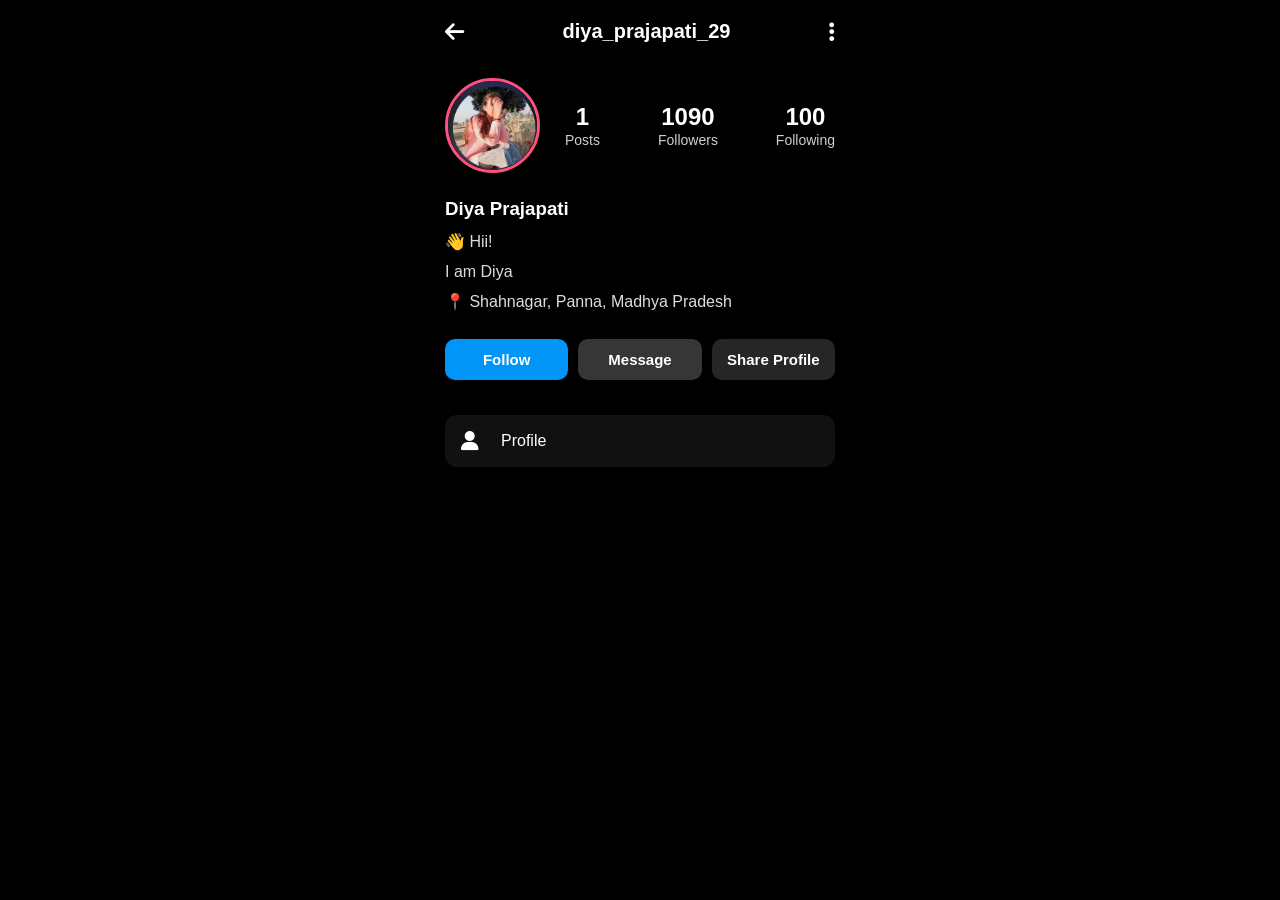
==== index.html @ ba16152a "Update index.html" ====
<!DOCTYPE html>
<html lang="en">
<head>
    <meta charset="UTF-8">
    <meta name="viewport" content="width=device-width, initial-scale=1.0">
    <title>Instagram Inspired Profile</title>

    <link rel="stylesheet" href="style.css">

    <link rel="stylesheet"
    href="https://cdnjs.cloudflare.com/ajax/libs/font-awesome/6.6.0/css/all.min.css">
</head>
<body>

<div class="mobile">

    <!-- Header -->
    <div class="top-bar">

        <i class="fa-solid fa-arrow-left"></i>

        <h2>diya_prajapati_29</h2>

        <i class="fa-solid fa-ellipsis-vertical"></i>

    </div>

    <!-- Profile -->

    <div class="profile">

        <img src="profile.jpg" alt="Profile">

        <div class="profile-info">

            <div class="stats">

                <div>
                    <h3>1</h3>
                    <span>Posts</span>
                </div>

                <div>
                    <h3>1090</h3>
                    <span>Followers</span>
                </div>

                <div>
                    <h3>100</h3>
                    <span>Following</span>
                </div>

            </div>

        </div>

    </div>

    <!-- Bio -->

    <div class="bio">

        <h3>Diya Prajapati</h3>

        <p>👋 Hii!</p>

        <p>I am Diya</p>

        <p>📍 Shahnagar, Panna, Madhya Pradesh</p>

    </div>

    <!-- Buttons -->

    <div class="buttons">

        <button>Follow</button>

        <button>Message</button>

        <button>Share Profile</button>

    </div>

    <!-- Navigation -->

    <div class="menu">

        <a href="profile.html">
            <i class="fa-solid fa-user"></i>
            Profile
        </a>

        <!-- <a href="personal.html">
            <i class="fa-solid fa-id-card"></i>
            Personal
        </a>

        <a href="education.html">
            <i class="fa-solid fa-graduation-cap"></i>
            Education
        </a>

        <a href="documents.html">
            <i class="fa-solid fa-folder"></i>
            Documents
        </a>

        <a href="social.html">
            <i class="fa-solid fa-share-nodes"></i>
            Social
        </a>

        <a href="contact.html">
            <i class="fa-solid fa-address-book"></i>
            Contact
        </a> -->

    </div>

</div>

<script src="script.js"></script>

</body>
</html>
---- style.css ----
* {
    margin: 0;
    padding: 0;
    box-sizing: border-box;
    font-family: Arial, Helvetica, sans-serif;
}

body {
    background: #000;
    color: #fff;
    display: flex;
    justify-content: center;
}

.mobile {
    width: 100%;
    max-width: 430px;
    min-height: 100vh;
    padding: 20px;
}

/* Top Bar */

.top-bar {
    display: flex;
    justify-content: space-between;
    align-items: center;
    margin-bottom: 35px;
}

.top-bar i {
    font-size: 22px;
    cursor: pointer;
}

.top-bar h2 {
    font-size: 20px;
    font-weight: 600;
}

/* Profile */

.profile {
    display: flex;
    align-items: center;
    margin-bottom: 25px;
}

.profile img {
    width: 95px;
    height: 95px;
    border-radius: 50%;
    object-fit: cover;
    border: 3px solid #ff4f81;
}

.profile-info {
    flex: 1;
    margin-left: 25px;
}

.stats {
    display: flex;
    justify-content: space-between;
    text-align: center;
}

.stats h3 {
    font-size: 24px;
}

.stats span {
    color: #cfcfcf;
    font-size: 14px;
}

/* Bio */

.bio {
    margin-bottom: 25px;
}

.bio h3 {
    margin-bottom: 10px;
}

.bio p {
    margin: 6px 0;
    color: #ddd;
    line-height: 24px;
}

/* Buttons */

.buttons {
    display: flex;
    gap: 10px;
    margin-bottom: 35px;
}

.buttons button {
    flex: 1;
    padding: 12px;
    border: none;
    border-radius: 10px;
    cursor: pointer;
    font-size: 15px;
    font-weight: bold;
    transition: .3s;
}

.buttons button:first-child {
    background: #0095f6;
    color: #fff;
}

.buttons button:nth-child(2) {
    background: #363636;
    color: #fff;
}

.buttons button:last-child {
    background: #262626;
    color: #fff;
}

.buttons button:hover {
    transform: scale(1.04);
}

/* Menu */

.menu {
    display: flex;
    flex-direction: column;
    gap: 15px;
}

.menu a {
    display: flex;
    align-items: center;
    gap: 15px;
    text-decoration: none;
    color: white;
    background: #111;
    padding: 16px;
    border-radius: 12px;
    transition: .3s;
}

.menu a:hover {
    background: #202020;
    transform: translateX(5px);
}

.menu i {
    font-size: 20px;
    width: 25px;
}

/* Responsive */

@media(max-width:480px) {

    .mobile {
        padding: 15px;
    }

    .profile {
        flex-direction: column;
        text-align: center;
    }

    .profile-info {
        margin-left: 0;
        margin-top: 20px;
    }

    .stats {
        margin-top: 20px;
        gap: 20px;
    }

    .buttons {
        flex-direction: column;
    }

}
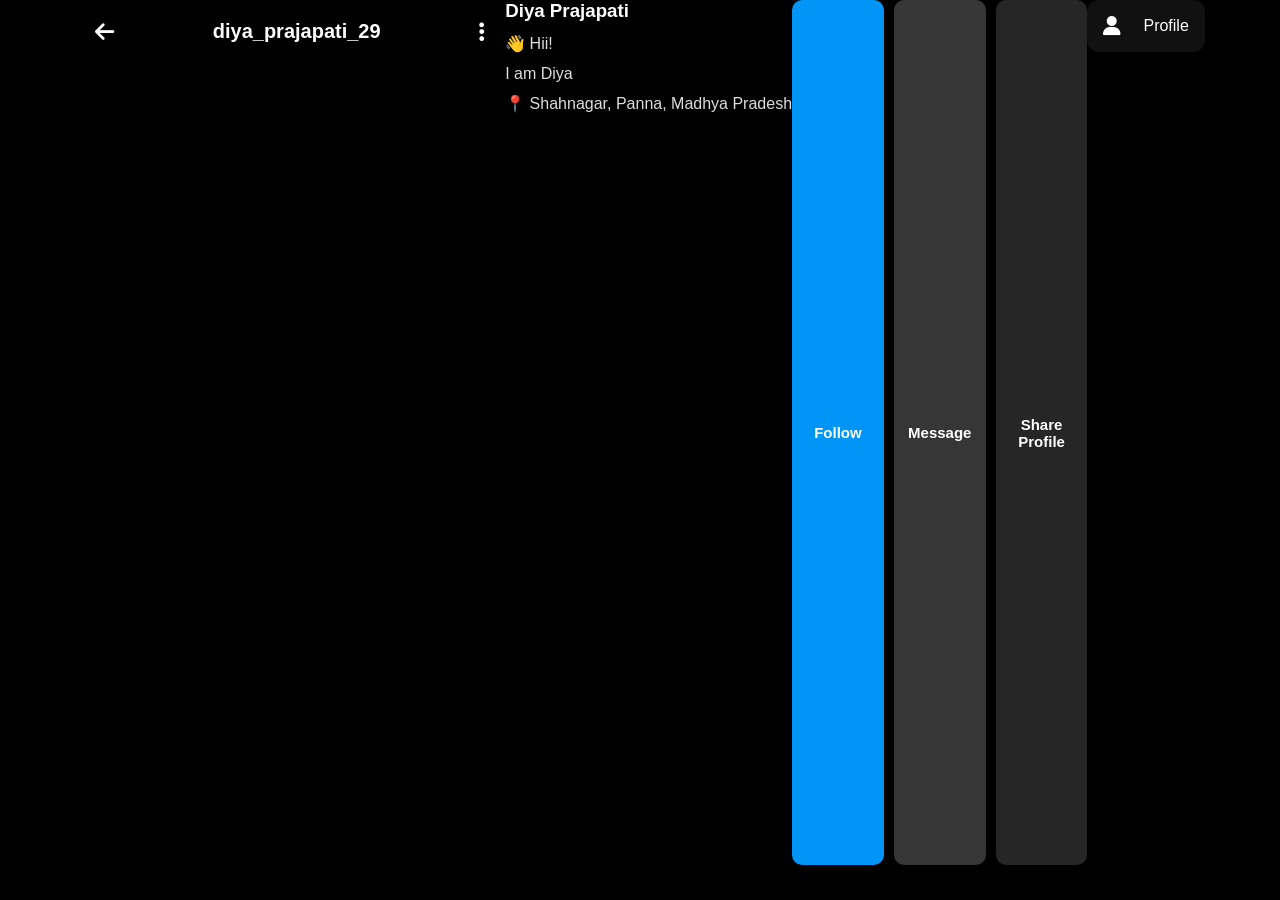
==== commit c1a1a432: "update" ====
--- a/index.html
+++ b/index.html
@@ -27,7 +27,7 @@
 
     <!-- Profile -->
 
-    <div class="profile">
+    <!-- <div class="profile">
 
         <img src="profile.jpg" alt="Profile">
 
@@ -52,7 +52,7 @@
 
             </div>
 
-        </div>
+        </div> -->
 
     </div>
 
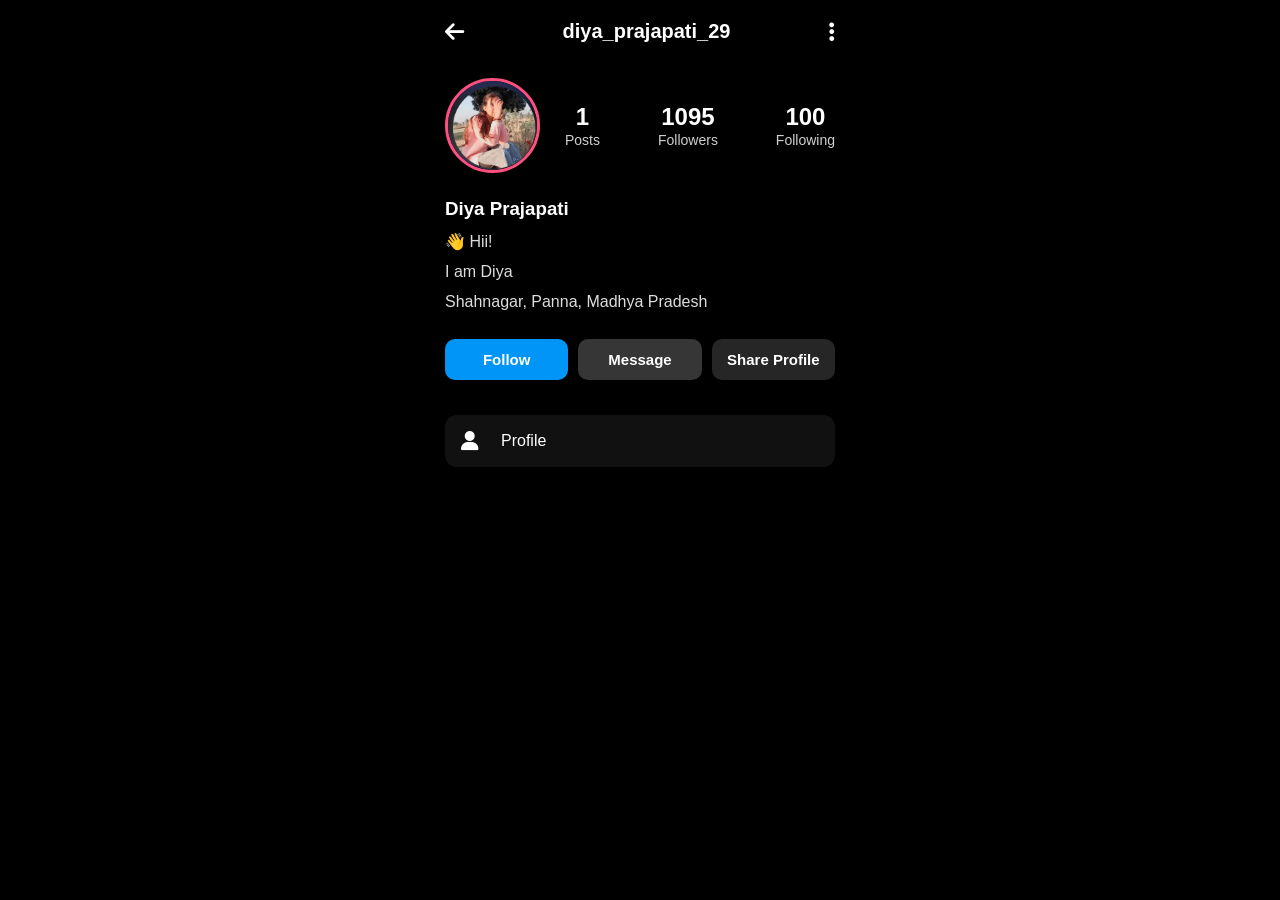
==== commit 1f59228b: "Modify profile stats and bio in index.html Updated profile statistics and bio information." ====
--- a/index.html
+++ b/index.html
@@ -27,7 +27,7 @@
 
     <!-- Profile -->
 
-    <!-- <div class="profile">
+    <div class="profile">
 
         <img src="profile.jpg" alt="Profile">
 
@@ -41,7 +41,7 @@
                 </div>
 
                 <div>
-                    <h3>1090</h3>
+                    <h3>1095</h3>
                     <span>Followers</span>
                 </div>
 
@@ -52,7 +52,7 @@
 
             </div>
 
-        </div> -->
+        </div>
 
     </div>
 
@@ -66,7 +66,7 @@
 
         <p>I am Diya</p>
 
-        <p>📍 Shahnagar, Panna, Madhya Pradesh</p>
+        <p> Shahnagar, Panna, Madhya Pradesh</p>
 
     </div>
 
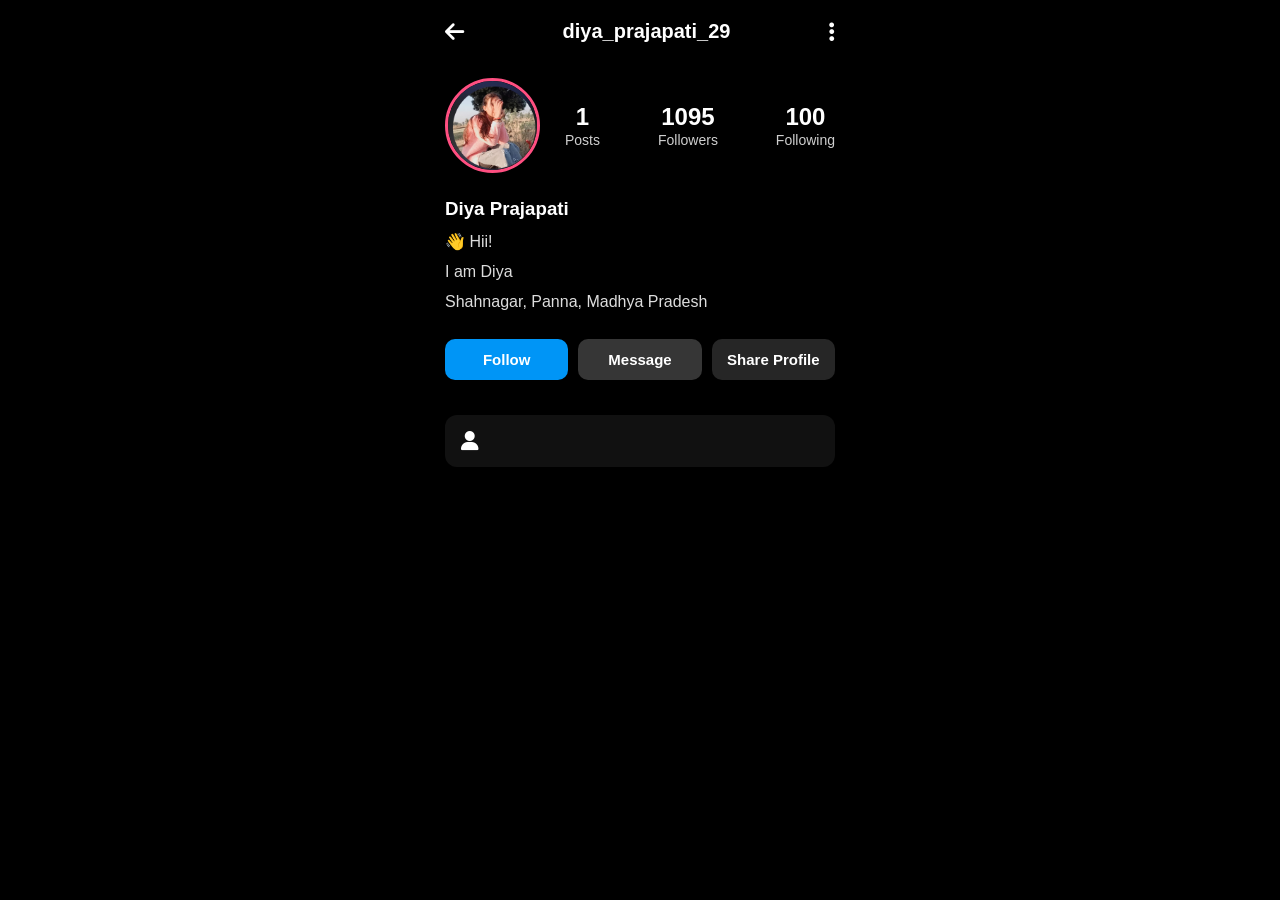
==== commit 3e86cc8d: "Fix HTML encoding issues in index.html" ====
--- a/index.html
+++ b/index.html
@@ -88,7 +88,7 @@
 
         <a href="profile.html">
             <i class="fa-solid fa-user"></i>
-            Profile
+            <!-- Profile -->
         </a>
 
         <!-- <a href="personal.html">
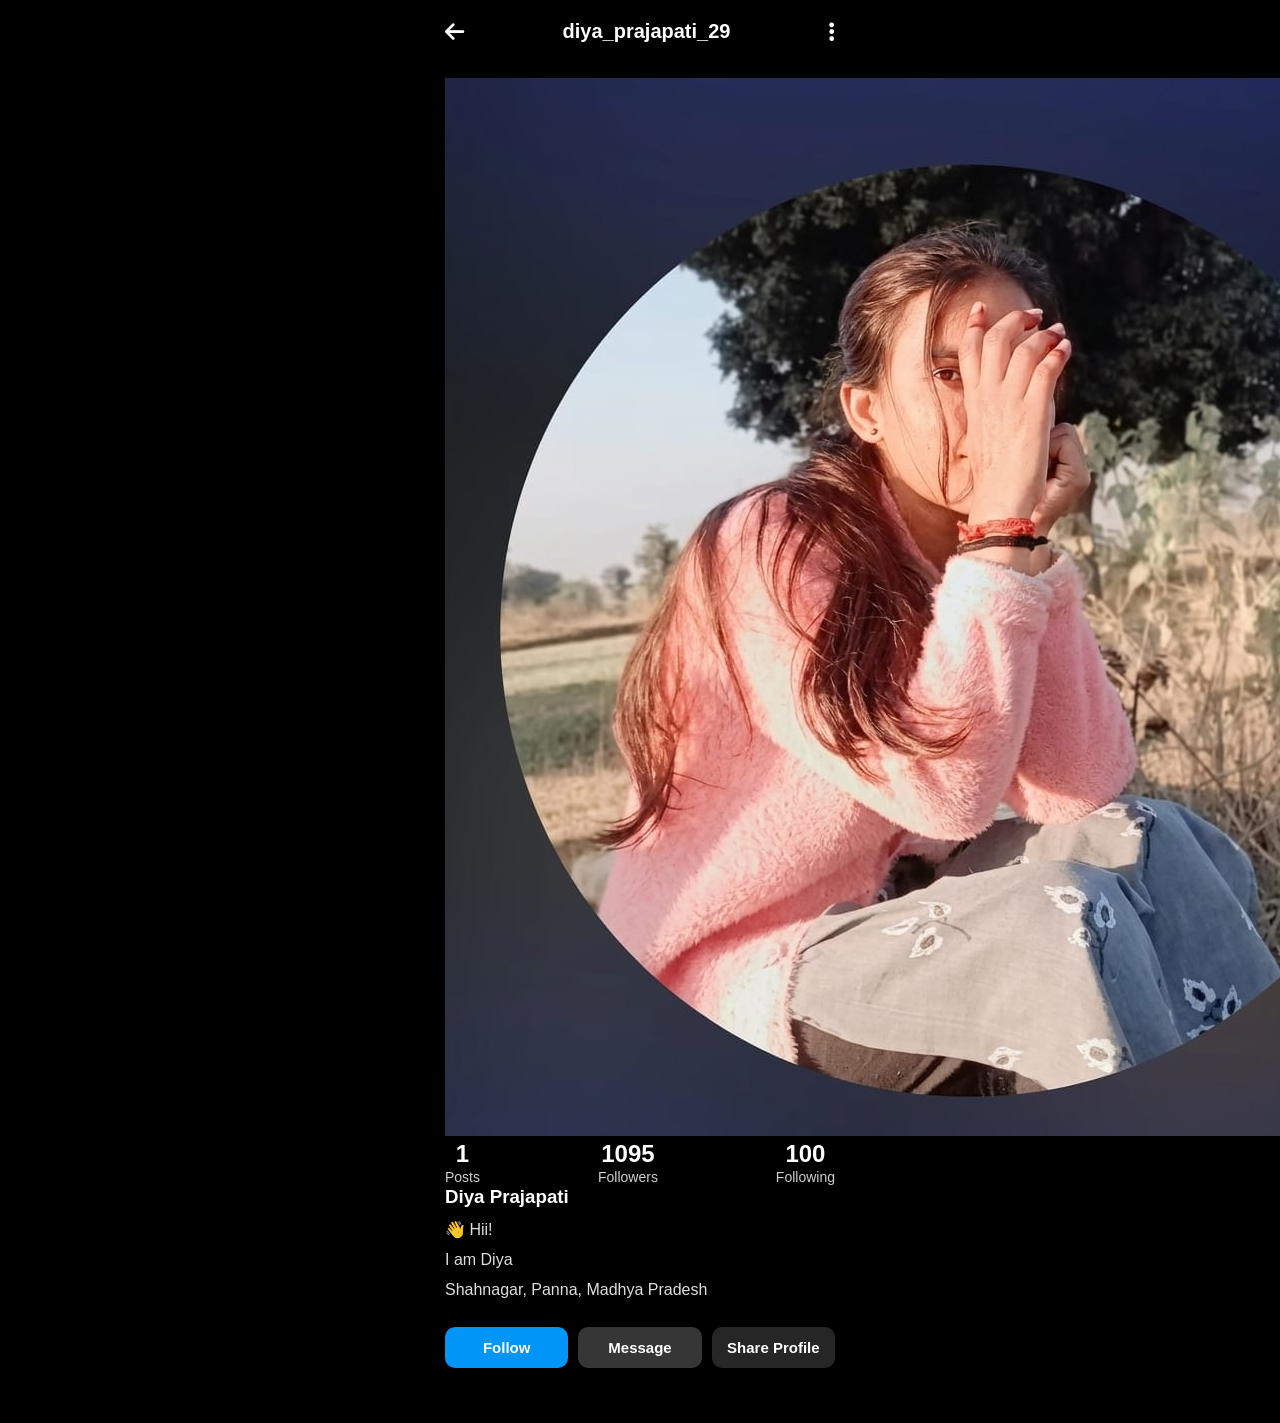
==== commit fdd2faa9: "Format index.html to standard HTML syntax" ====
--- a/index.html
+++ b/index.html
@@ -86,10 +86,10 @@
 
     <div class="menu">
 
-        <a href="profile.html">
+        <!-- <a href="profile.html">
             <i class="fa-solid fa-user"></i>
-            <!-- Profile -->
-        </a>
+            Profile
+        </a> -->
 
         <!-- <a href="personal.html">
             <i class="fa-solid fa-id-card"></i>
--- a/style.css
+++ b/style.css
@@ -40,7 +40,7 @@
 
 /* Profile */
 
-.profile {
+/* .profile {
     display: flex;
     align-items: center;
     margin-bottom: 25px;
@@ -57,7 +57,7 @@
 .profile-info {
     flex: 1;
     margin-left: 25px;
-}
+} */
 
 .stats {
     display: flex;
@@ -185,4 +185,4 @@
         flex-direction: column;
     }
 
-}+}
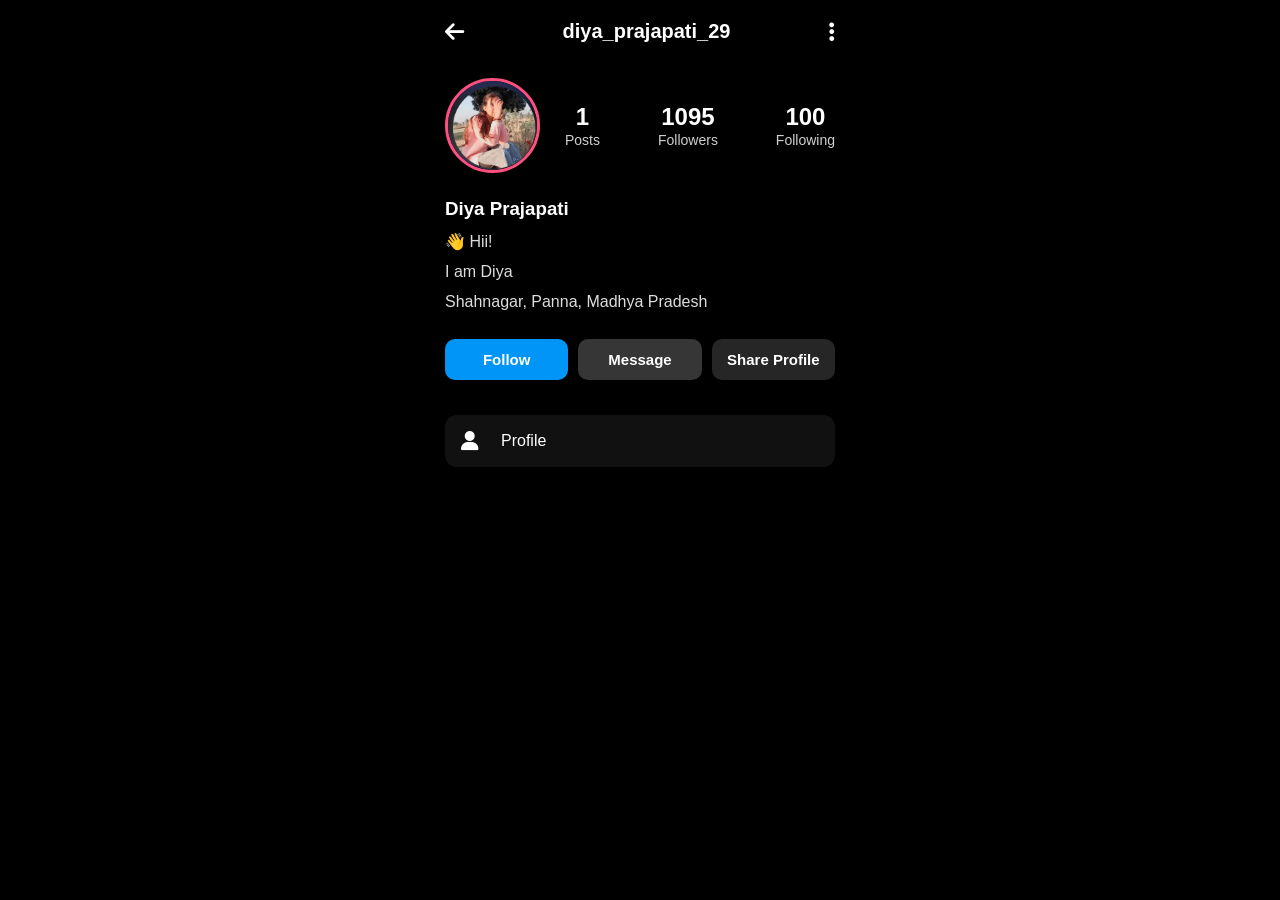
==== commit 1dede4fb: "Update index.html" ====
--- a/index.html
+++ b/index.html
@@ -86,10 +86,10 @@
 
     <div class="menu">
 
-        <!-- <a href="profile.html">
+        <a href="profil">
             <i class="fa-solid fa-user"></i>
             Profile
-        </a> -->
+        </a>
 
         <!-- <a href="personal.html">
             <i class="fa-solid fa-id-card"></i>
--- a/style.css
+++ b/style.css
@@ -40,7 +40,7 @@
 
 /* Profile */
 
-/* .profile {
+.profile {
     display: flex;
     align-items: center;
     margin-bottom: 25px;
@@ -57,7 +57,7 @@
 .profile-info {
     flex: 1;
     margin-left: 25px;
-} */
+}
 
 .stats {
     display: flex;
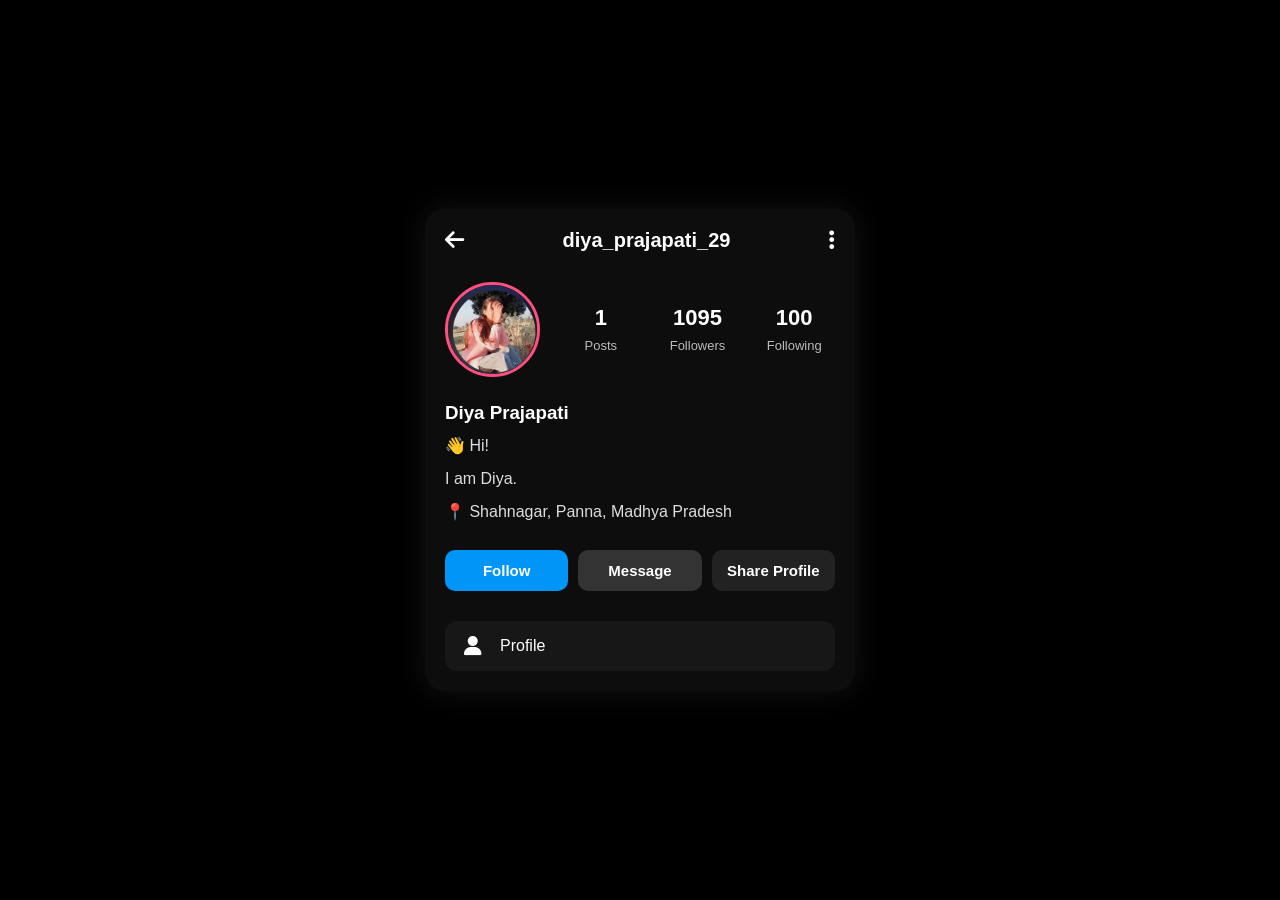
==== commit cbdfa1cd: "Refactor index.html with semantic elements Updated the HTML structure and added meta description." ====
--- a/index.html
+++ b/index.html
@@ -1,126 +1,141 @@
 <!DOCTYPE html>
 <html lang="en">
+
 <head>
+
     <meta charset="UTF-8">
+
     <meta name="viewport" content="width=device-width, initial-scale=1.0">
+
+    <meta name="description" content="Instagram Inspired Profile Page">
+
     <title>Instagram Inspired Profile</title>
 
+    <!-- CSS -->
     <link rel="stylesheet" href="style.css">
 
+    <!-- Font Awesome -->
     <link rel="stylesheet"
-    href="https://cdnjs.cloudflare.com/ajax/libs/font-awesome/6.6.0/css/all.min.css">
+        href="https://cdnjs.cloudflare.com/ajax/libs/font-awesome/6.6.0/css/all.min.css">
+
 </head>
+
 <body>
 
-<div class="mobile">
+    <div class="mobile">
 
-    <!-- Header -->
-    <div class="top-bar">
+        <!-- Header -->
 
-        <i class="fa-solid fa-arrow-left"></i>
+        <header class="top-bar">
 
-        <h2>diya_prajapati_29</h2>
+            <i class="fa-solid fa-arrow-left"></i>
 
-        <i class="fa-solid fa-ellipsis-vertical"></i>
+            <h2>diya_prajapati_29</h2>
 
-    </div>
+            <i class="fa-solid fa-ellipsis-vertical"></i>
 
-    <!-- Profile -->
+        </header>
 
-    <div class="profile">
+        <!-- Profile -->
 
-        <img src="profile.jpg" alt="Profile">
+        <section class="profile">
 
-        <div class="profile-info">
+            <img src="profile.jpg" alt="Diya Prajapati" loading="lazy">
 
-            <div class="stats">
+            <div class="profile-info">
 
-                <div>
-                    <h3>1</h3>
-                    <span>Posts</span>
-                </div>
+                <div class="stats">
 
-                <div>
-                    <h3>1095</h3>
-                    <span>Followers</span>
-                </div>
+                    <div>
+                        <h3>1</h3>
+                        <span>Posts</span>
+                    </div>
 
-                <div>
-                    <h3>100</h3>
-                    <span>Following</span>
+                    <div>
+                        <h3>1095</h3>
+                        <span>Followers</span>
+                    </div>
+
+                    <div>
+                        <h3>100</h3>
+                        <span>Following</span>
+                    </div>
+
                 </div>
 
             </div>
 
-        </div>
+        </section>
+
+        <!-- Bio -->
+
+        <section class="bio">
+
+            <h3>Diya Prajapati</h3>
+
+            <p>👋 Hi!</p>
+
+            <p>I am Diya.</p>
+
+            <p>📍 Shahnagar, Panna, Madhya Pradesh</p>
+
+        </section>
+
+        <!-- Buttons -->
+
+        <section class="buttons">
+
+            <button type="button">Follow</button>
+
+            <button type="button">Message</button>
+
+            <button type="button">Share Profile</button>
+
+        </section>
+
+        <!-- Menu -->
+
+        <nav class="menu">
+
+            <a href="index.html">
+                <i class="fa-solid fa-user"></i>
+                <span>Profile</span>
+            </a>
+
+            <!--
+            <a href="personal.html">
+                <i class="fa-solid fa-id-card"></i>
+                <span>Personal</span>
+            </a>
+
+            <a href="education.html">
+                <i class="fa-solid fa-graduation-cap"></i>
+                <span>Education</span>
+            </a>
+
+            <a href="documents.html">
+                <i class="fa-solid fa-folder"></i>
+                <span>Documents</span>
+            </a>
+
+            <a href="social.html">
+                <i class="fa-solid fa-share-nodes"></i>
+                <span>Social</span>
+            </a>
+
+            <a href="contact.html">
+                <i class="fa-solid fa-address-book"></i>
+                <span>Contact</span>
+            </a>
+            -->
+
+        </nav>
 
     </div>
 
-    <!-- Bio -->
-
-    <div class="bio">
-
-        <h3>Diya Prajapati</h3>
-
-        <p>👋 Hii!</p>
-
-        <p>I am Diya</p>
-
-        <p> Shahnagar, Panna, Madhya Pradesh</p>
-
-    </div>
-
-    <!-- Buttons -->
-
-    <div class="buttons">
-
-        <button>Follow</button>
-
-        <button>Message</button>
-
-        <button>Share Profile</button>
-
-    </div>
-
-    <!-- Navigation -->
-
-    <div class="menu">
-
-        <a href="profil">
-            <i class="fa-solid fa-user"></i>
-            Profile
-        </a>
-
-        <!-- <a href="personal.html">
-            <i class="fa-solid fa-id-card"></i>
-            Personal
-        </a>
-
-        <a href="education.html">
-            <i class="fa-solid fa-graduation-cap"></i>
-            Education
-        </a>
-
-        <a href="documents.html">
-            <i class="fa-solid fa-folder"></i>
-            Documents
-        </a>
-
-        <a href="social.html">
-            <i class="fa-solid fa-share-nodes"></i>
-            Social
-        </a>
-
-        <a href="contact.html">
-            <i class="fa-solid fa-address-book"></i>
-            Contact
-        </a> -->
-
-    </div>
-
-</div>
-
-<script src="script.js"></script>
+    <!-- JavaScript -->
+    <script src="script.js"></script>
 
 </body>
+
 </html>
--- a/style.css
+++ b/style.css
@@ -1,188 +1,254 @@
-* {
-    margin: 0;
-    padding: 0;
-    box-sizing: border-box;
-    font-family: Arial, Helvetica, sans-serif;
-}
-
-body {
-    background: #000;
-    color: #fff;
-    display: flex;
-    justify-content: center;
-}
-
-.mobile {
-    width: 100%;
-    max-width: 430px;
-    min-height: 100vh;
-    padding: 20px;
-}
-
-/* Top Bar */
-
-.top-bar {
-    display: flex;
-    justify-content: space-between;
-    align-items: center;
-    margin-bottom: 35px;
-}
-
-.top-bar i {
-    font-size: 22px;
-    cursor: pointer;
-}
-
-.top-bar h2 {
-    font-size: 20px;
-    font-weight: 600;
-}
-
-/* Profile */
-
-.profile {
-    display: flex;
-    align-items: center;
-    margin-bottom: 25px;
-}
-
-.profile img {
-    width: 95px;
-    height: 95px;
-    border-radius: 50%;
-    object-fit: cover;
-    border: 3px solid #ff4f81;
-}
-
-.profile-info {
-    flex: 1;
-    margin-left: 25px;
-}
-
-.stats {
-    display: flex;
-    justify-content: space-between;
-    text-align: center;
-}
-
-.stats h3 {
-    font-size: 24px;
-}
-
-.stats span {
-    color: #cfcfcf;
-    font-size: 14px;
-}
-
-/* Bio */
-
-.bio {
-    margin-bottom: 25px;
-}
-
-.bio h3 {
-    margin-bottom: 10px;
-}
-
-.bio p {
-    margin: 6px 0;
-    color: #ddd;
-    line-height: 24px;
-}
-
-/* Buttons */
-
-.buttons {
-    display: flex;
-    gap: 10px;
-    margin-bottom: 35px;
-}
-
-.buttons button {
-    flex: 1;
-    padding: 12px;
-    border: none;
-    border-radius: 10px;
-    cursor: pointer;
-    font-size: 15px;
-    font-weight: bold;
-    transition: .3s;
-}
-
-.buttons button:first-child {
-    background: #0095f6;
-    color: #fff;
-}
-
-.buttons button:nth-child(2) {
-    background: #363636;
-    color: #fff;
-}
-
-.buttons button:last-child {
-    background: #262626;
-    color: #fff;
-}
-
-.buttons button:hover {
-    transform: scale(1.04);
-}
-
-/* Menu */
-
-.menu {
-    display: flex;
-    flex-direction: column;
-    gap: 15px;
-}
-
-.menu a {
-    display: flex;
-    align-items: center;
-    gap: 15px;
-    text-decoration: none;
-    color: white;
-    background: #111;
-    padding: 16px;
-    border-radius: 12px;
-    transition: .3s;
-}
-
-.menu a:hover {
-    background: #202020;
-    transform: translateX(5px);
-}
-
-.menu i {
-    font-size: 20px;
-    width: 25px;
-}
-
-/* Responsive */
-
-@media(max-width:480px) {
-
-    .mobile {
-        padding: 15px;
-    }
-
-    .profile {
-        flex-direction: column;
-        text-align: center;
-    }
-
-    .profile-info {
-        margin-left: 0;
-        margin-top: 20px;
-    }
-
-    .stats {
-        margin-top: 20px;
-        gap: 20px;
-    }
-
-    .buttons {
-        flex-direction: column;
-    }
-
-}
+/* ===========================
+   RESET
+=========================== */
+
+*{
+    margin:0;
+    padding:0;
+    box-sizing:border-box;
+    font-family:Arial, Helvetica, sans-serif;
+}
+
+body{
+    background:#000;
+    color:#fff;
+    display:flex;
+    justify-content:center;
+    align-items:center;
+    min-height:100vh;
+    padding:20px;
+}
+
+/* ===========================
+   MOBILE CONTAINER
+=========================== */
+
+.mobile{
+    width:100%;
+    max-width:430px;
+    background:#0d0d0d;
+    border-radius:20px;
+    padding:20px;
+    box-shadow:0 0 30px rgba(255,255,255,.08);
+}
+
+/* ===========================
+   TOP BAR
+=========================== */
+
+.top-bar{
+    display:flex;
+    justify-content:space-between;
+    align-items:center;
+    margin-bottom:30px;
+}
+
+.top-bar i{
+    font-size:22px;
+    cursor:pointer;
+}
+
+.top-bar h2{
+    font-size:20px;
+    font-weight:600;
+}
+
+/* ===========================
+   PROFILE
+=========================== */
+
+.profile{
+    display:flex;
+    align-items:center;
+    gap:20px;
+    margin-bottom:25px;
+}
+
+.profile img{
+    width:95px;
+    height:95px;
+    border-radius:50%;
+    object-fit:cover;
+    border:3px solid #ff4f81;
+    flex-shrink:0;
+}
+
+.profile-info{
+    flex:1;
+}
+
+.stats{
+    display:flex;
+    justify-content:space-between;
+    text-align:center;
+    gap:15px;
+}
+
+.stats div{
+    flex:1;
+}
+
+.stats h3{
+    font-size:22px;
+    margin-bottom:5px;
+}
+
+.stats span{
+    font-size:13px;
+    color:#bbb;
+}
+
+/* ===========================
+   BIO
+=========================== */
+
+.bio{
+    margin-bottom:25px;
+}
+
+.bio h3{
+    margin-bottom:8px;
+}
+
+.bio p{
+    color:#ddd;
+    line-height:1.7;
+    margin-bottom:6px;
+}
+
+/* ===========================
+   BUTTONS
+=========================== */
+
+.buttons{
+    display:flex;
+    gap:10px;
+    margin-bottom:30px;
+}
+
+.buttons button{
+    flex:1;
+    padding:12px;
+    border:none;
+    border-radius:10px;
+    cursor:pointer;
+    font-size:15px;
+    font-weight:bold;
+    transition:.3s;
+}
+
+.buttons button:first-child{
+    background:#0095f6;
+    color:#fff;
+}
+
+.buttons button:nth-child(2){
+    background:#333;
+    color:#fff;
+}
+
+.buttons button:last-child{
+    background:#222;
+    color:#fff;
+}
+
+.buttons button:hover{
+    transform:translateY(-2px);
+    opacity:.9;
+}
+
+/* ===========================
+   MENU
+=========================== */
+
+.menu{
+    display:flex;
+    flex-direction:column;
+    gap:15px;
+}
+
+.menu a{
+    display:flex;
+    align-items:center;
+    gap:15px;
+    padding:15px;
+    text-decoration:none;
+    color:#fff;
+    background:#171717;
+    border-radius:12px;
+    transition:.3s;
+}
+
+.menu a:hover{
+    background:#262626;
+    transform:translateX(6px);
+}
+
+.menu i{
+    width:25px;
+    text-align:center;
+    font-size:20px;
+}
+
+/* ===========================
+   TABLET
+=========================== */
+
+@media (max-width:768px){
+
+.mobile{
+    max-width:500px;
+}
+
+}
+
+/* ===========================
+   MOBILE
+=========================== */
+
+@media (max-width:480px){
+
+body{
+    padding:10px;
+}
+
+.mobile{
+    padding:15px;
+    border-radius:15px;
+}
+
+.profile{
+    flex-direction:column;
+    text-align:center;
+}
+
+.profile-info{
+    width:100%;
+}
+
+.stats{
+    justify-content:space-around;
+    margin-top:15px;
+}
+
+.buttons{
+    flex-direction:column;
+}
+
+.buttons button{
+    width:100%;
+}
+
+.top-bar h2{
+    font-size:18px;
+}
+
+.bio p{
+    font-size:14px;
+}
+
+.menu a{
+    padding:14px;
+}
+
+}
